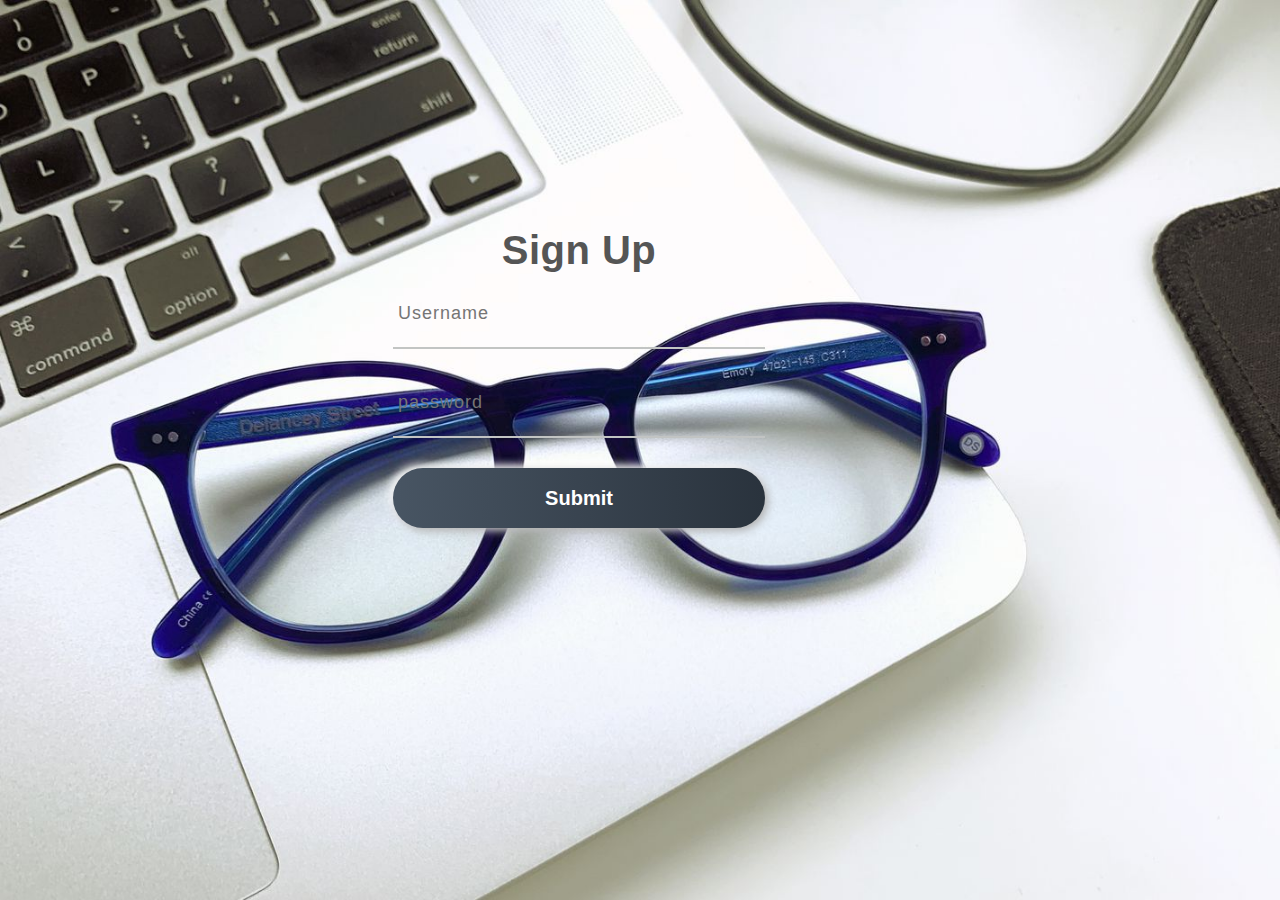
==== signup.html @ 9e6b92a6 "working" ====
<!DOCTYPE html>
<html lang="en">

<head>
    <meta charset="UTF-8">
    <meta name="viewport" content="width=device-width, initial-scale=1.0">
    <link rel="stylesheet" href="style.css">
    <link rel="stylesheet" href="https://cdn.jsdelivr.net/npm/bootstrap@5.3.3/dist/css/bootstrap.min.css">
    <title>Sign-Up Page</title>
</head>

<body>

    <div class="main">
        <div class="logo"></div>
        <div class="title">Sign Up</div>
        <form>
            <div class="credentials">
                <div class="username">
                    <spam class="glyphicon glyphicon-user"></spam>
                    <input type="text" name="username" placeholder="Username" required>
                </div>
                <div class="password">
                    <spam class="glyphicon glyphicon-lock"></spam>
                    <input type="password" name="password" placeholder="password" required>
                </div>
            </div>

            <button class="submit">Submit</button>
        </form>
    </div>
</body>

</html>
---- style.css ----
body{
    margin: 0;
    height: 100vh;
    width: 100vw ;
    overflow:hidden ;
    display:flex ;
    align-items: center ;
    color:#485563 ;
    background-color:#fff;
    justify-content: center ;
    background-image: url(glasses.jpeg) ;
    background-size : cover ;
}

.main{
    width: 400px ;
    height: 600px ;
    padding:10px 25px 35px 3px ;
    margin-left: -100px ;
    margin-top: 120px ;
    border-radius: 20px ;
    font-family:sans-serif ;
    font-weight:700;
}

.title{
    text-align: center;
    font-size: 40px ;
    color:#555 ;
    letter-spacing: .5px ;
    margin: px ;
    font-family: 'Franklin Gothic Medium', 'Arial Narrow', Arial, sans-serif;
}

.credentials input{
    border: none;
    outline: none;
    background: none ;
    font-size: 18px;
    color: #555;
    padding: 20px 10px 20px 5px;
    letter-spacing: 1px ;
}

.username{
    margin-bottom: 20px ;
    border-bottom: 2px solid #c2c4c3 ;
    transition: .5s ease;
}

.username:hover{
    border-bottom: 3px solid #485563;
}

.password{
    margin-bottom: 30px ;
    border-bottom: 2px solid #c2c4c3 ;
    transition: .5s ease;
}

.password:hover{
    border-bottom: 3px solid #485563;
}

.submit{
    outline: none;
    border: none;
    width: 100%;
    height: 60px;
    border-radius: 30px;
    color: #fff;
    font-size : 20px ;
    font-weight: 700 ;
    text-align: center ;
    background-image: linear-gradient(to right , #485563 0% , #29323c 51%, #485563 100% )  ;
    background-size: 200%;
    box-shadow: 3px 3px 8px #b1b1b1, -3px -3px 8px #fff;
    transition: .5s;
}

.submit:hover{
    background-position: right;
}

.link{
    margin : 10px ;
    text-align: center ;
}

.link a{
   color: #aaa ;
   font-size: 15px ;
   text-decoration: none ;
}
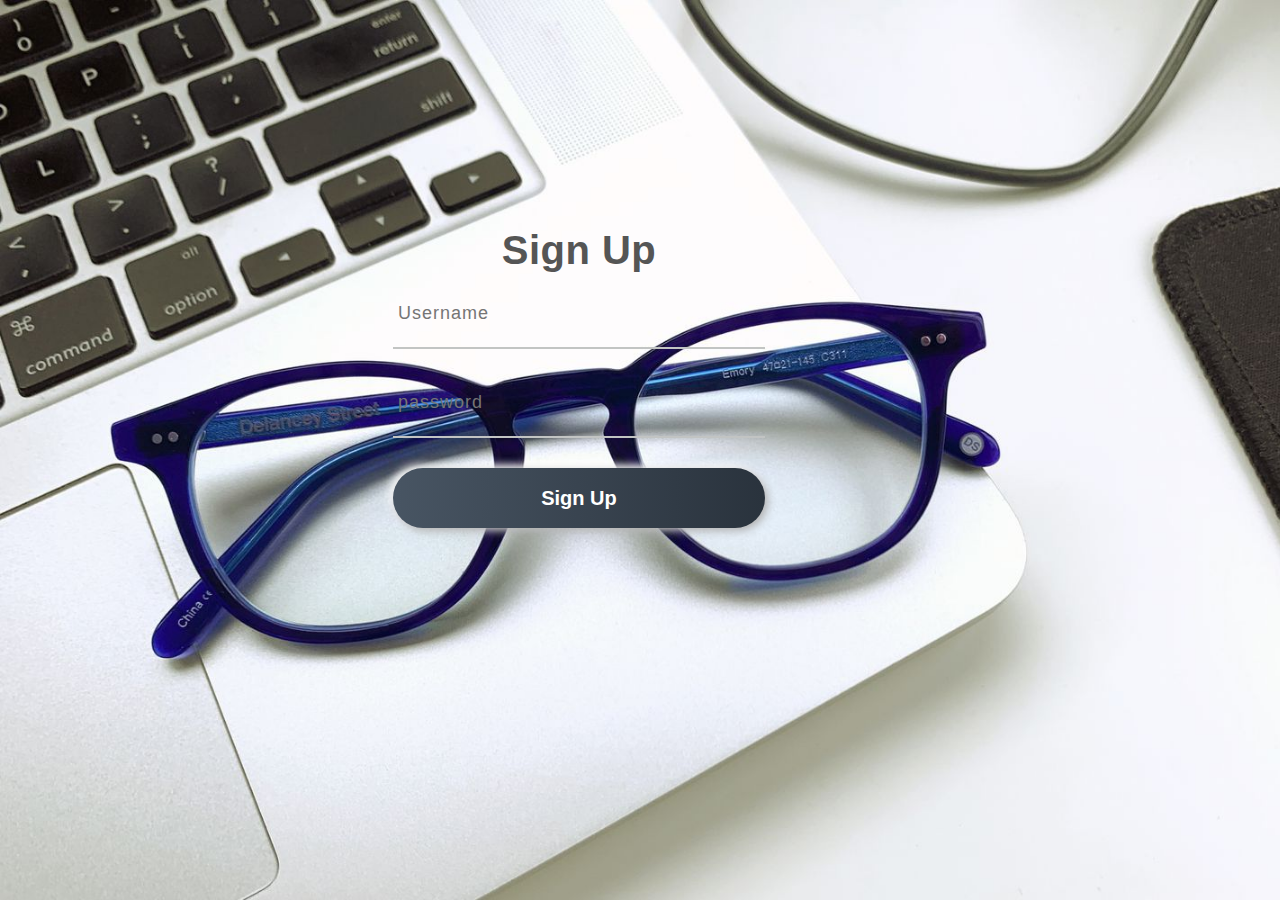
==== commit 60663994: "working" ====
--- a/signup.html
+++ b/signup.html
@@ -17,18 +17,20 @@
         <form>
             <div class="credentials">
                 <div class="username">
-                    <spam class="glyphicon glyphicon-user"></spam>
-                    <input type="text" name="username" placeholder="Username" required>
+                    <input type="email" placeholder="Username" id="semail" required>
                 </div>
                 <div class="password">
-                    <spam class="glyphicon glyphicon-lock"></spam>
-                    <input type="password" name="password" placeholder="password" required>
+                    <input type="password" placeholder="password" id="spass" required>
                 </div>
             </div>
 
-            <button class="submit">Submit</button>
+            <button class="submit" onclick="signup()">Sign Up</button>
         </form>
     </div>
+
+
+
+    <script src="app.js"></script>
 </body>
 
 </html>--- a/style.css
+++ b/style.css
@@ -37,7 +37,7 @@
     outline: none;
     background: none ;
     font-size: 18px;
-    color: #555;
+    color: #000;
     padding: 20px 10px 20px 5px;
     letter-spacing: 1px ;
 }
